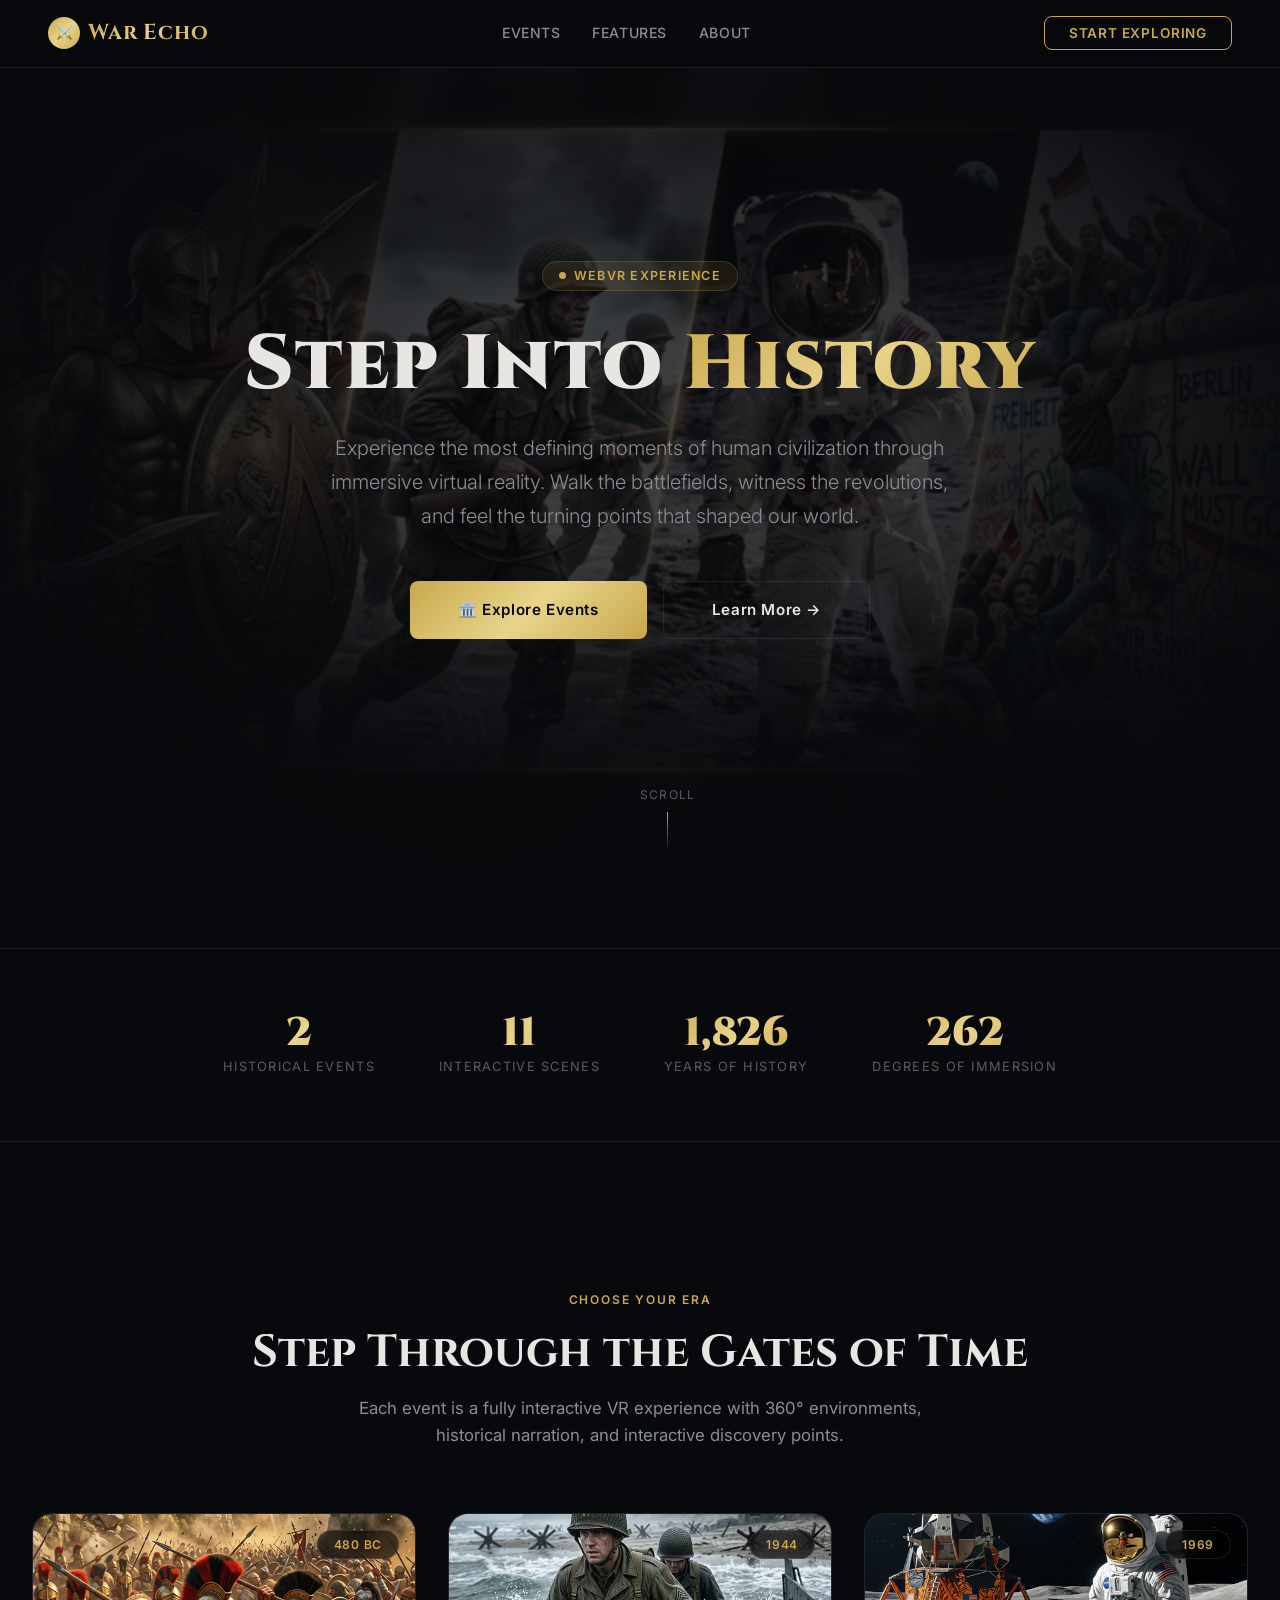
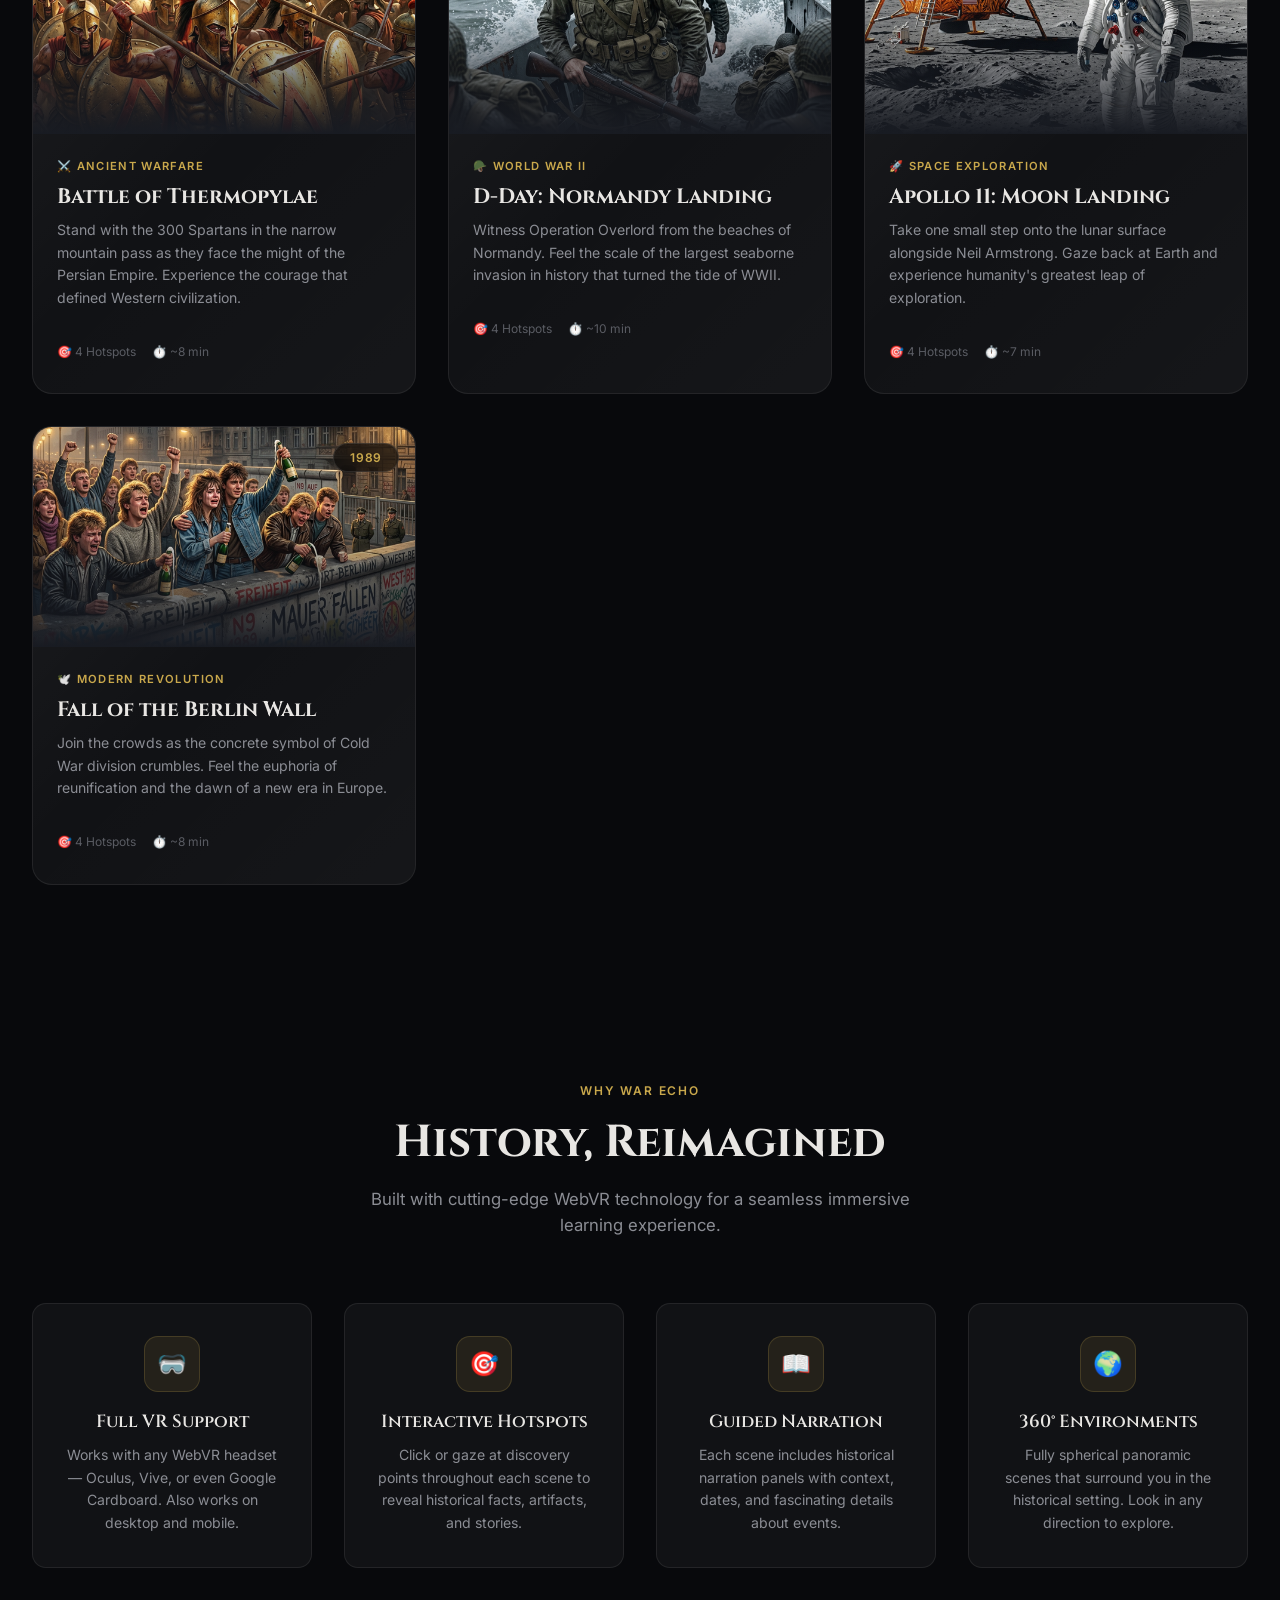
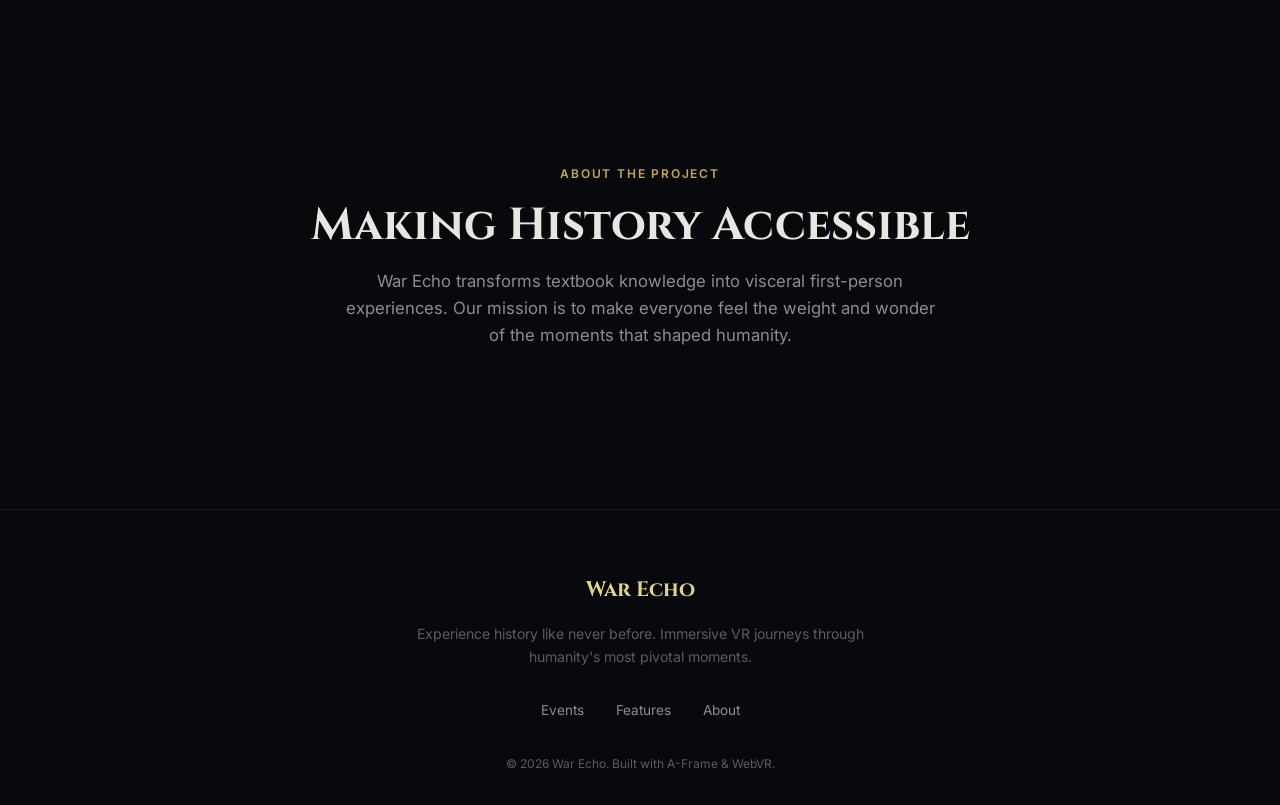
==== index.html @ f1664c44 "first commit" ====
<!DOCTYPE html>
<html lang="en">

<head>
  <meta charset="UTF-8" />
  <meta name="viewport" content="width=device-width, initial-scale=1.0" />
  <title>War Echo — Experience History in Virtual Reality</title>
  <meta name="description"
    content="Step into the most pivotal moments of human history through immersive VR experiences. From ancient battles to modern revolutions." />
  <link rel="stylesheet" href="styles.css" />
  <link rel="icon"
    href="data:image/svg+xml,<svg xmlns='http://www.w3.org/2000/svg' viewBox='0 0 100 100'><text y='.9em' font-size='90'>⚔️</text></svg>" />
</head>

<body>

  <!-- Loading Screen -->
  <div class="loader" id="loader">
    <div class="loader-ring"></div>
    <div class="loader-text">Initializing War Echo</div>
  </div>

  <!-- Navigation -->
  <nav class="navbar" id="navbar">
    <div class="nav-brand">
      <div class="nav-logo-icon">⚔️</div>
      <span class="nav-logo">War Echo</span>
    </div>
    <ul class="nav-links">
      <li><a href="#events">Events</a></li>
      <li><a href="#features">Features</a></li>
      <li><a href="#about">About</a></li>
    </ul>
    <button class="nav-cta" onclick="document.getElementById('events').scrollIntoView({behavior:'smooth'})">
      Start Exploring
    </button>
  </nav>

  <!-- Hero Section -->
  <section class="hero" id="hero">
    <div class="hero-bg">
      <img src="assets/hero_background.png" alt="Historical montage" />
    </div>

    <!-- Floating Particles -->
    <div class="hero-particles" id="particles"></div>

    <div class="hero-content">
      <div class="hero-badge">
        <span class="hero-badge-dot"></span>
        WebVR Experience
      </div>
      <h1 class="hero-title">
        Step Into <span class="highlight">History</span>
      </h1>
      <p class="hero-subtitle">
        Experience the most defining moments of human civilization through immersive virtual reality.
        Walk the battlefields, witness the revolutions, and feel the turning points that shaped our world.
      </p>
      <div class="hero-actions">
        <a href="#events" class="btn btn-primary">
          🏛️ Explore Events
        </a>
        <a href="#features" class="btn btn-ghost">
          Learn More →
        </a>
      </div>
    </div>

    <div class="hero-scroll-indicator">
      <span>Scroll</span>
      <div class="scroll-line"></div>
    </div>
  </section>

  <!-- Stats Bar -->
  <div class="stats-bar reveal" id="stats">
    <div class="stat-item">
      <div class="stat-number" data-target="4">0</div>
      <div class="stat-label">Historical Events</div>
    </div>
    <div class="stat-item">
      <div class="stat-number" data-target="16">0</div>
      <div class="stat-label">Interactive Scenes</div>
    </div>
    <div class="stat-item">
      <div class="stat-number" data-target="2500">0</div>
      <div class="stat-label">Years of History</div>
    </div>
    <div class="stat-item">
      <div class="stat-number" data-target="360">0</div>
      <div class="stat-label">Degrees of Immersion</div>
    </div>
  </div>

  <!-- Events Section -->
  <section class="section" id="events">
    <div class="section-header reveal">
      <span class="section-tag">Choose Your Era</span>
      <h2 class="section-title">Step Through the Gates of Time</h2>
      <p class="section-desc">
        Each event is a fully interactive VR experience with 360° environments, historical narration, and interactive
        discovery points.
      </p>
    </div>

    <div class="events-grid reveal-stagger" id="events-grid">

      <!-- Card 1: Thermopylae -->
      <article class="event-card" onclick="enterVR('thermopylae')" id="card-thermopylae">
        <div class="card-image">
          <img src="assets/card_thermopylae.png" alt="Battle of Thermopylae" />
          <span class="card-year">480 BC</span>
          <div class="card-overlay"></div>
        </div>
        <div class="card-body">
          <div class="card-category">⚔️ Ancient Warfare</div>
          <h3 class="card-title">Battle of Thermopylae</h3>
          <p class="card-desc">Stand with the 300 Spartans in the narrow mountain pass as they face the might of the
            Persian Empire. Experience the courage that defined Western civilization.</p>
          <div class="card-footer">
            <div class="card-meta">
              <span class="card-meta-item">🎯 4 Hotspots</span>
              <span class="card-meta-item">⏱️ ~8 min</span>
            </div>
            <span class="card-enter">Enter VR <span class="arrow">→</span></span>
          </div>
        </div>
      </article>

      <!-- Card 2: D-Day -->
      <article class="event-card" onclick="enterVR('dday')" id="card-dday">
        <div class="card-image">
          <img src="assets/card_dday.png" alt="D-Day Normandy Landing" />
          <span class="card-year">1944</span>
          <div class="card-overlay"></div>
        </div>
        <div class="card-body">
          <div class="card-category">🪖 World War II</div>
          <h3 class="card-title">D-Day: Normandy Landing</h3>
          <p class="card-desc">Witness Operation Overlord from the beaches of Normandy. Feel the scale of the largest
            seaborne invasion in history that turned the tide of WWII.</p>
          <div class="card-footer">
            <div class="card-meta">
              <span class="card-meta-item">🎯 4 Hotspots</span>
              <span class="card-meta-item">⏱️ ~10 min</span>
            </div>
            <span class="card-enter">Enter VR <span class="arrow">→</span></span>
          </div>
        </div>
      </article>

      <!-- Card 3: Moon Landing -->
      <article class="event-card" onclick="enterVR('moonlanding')" id="card-moonlanding">
        <div class="card-image">
          <img src="assets/card_moonlanding.png" alt="Moon Landing 1969" />
          <span class="card-year">1969</span>
          <div class="card-overlay"></div>
        </div>
        <div class="card-body">
          <div class="card-category">🚀 Space Exploration</div>
          <h3 class="card-title">Apollo 11: Moon Landing</h3>
          <p class="card-desc">Take one small step onto the lunar surface alongside Neil Armstrong. Gaze back at Earth
            and experience humanity's greatest leap of exploration.</p>
          <div class="card-footer">
            <div class="card-meta">
              <span class="card-meta-item">🎯 4 Hotspots</span>
              <span class="card-meta-item">⏱️ ~7 min</span>
            </div>
            <span class="card-enter">Enter VR <span class="arrow">→</span></span>
          </div>
        </div>
      </article>

      <!-- Card 4: Berlin Wall -->
      <article class="event-card" onclick="enterVR('berlinwall')" id="card-berlinwall">
        <div class="card-image">
          <img src="assets/card_berlinwall.png" alt="Fall of the Berlin Wall" />
          <span class="card-year">1989</span>
          <div class="card-overlay"></div>
        </div>
        <div class="card-body">
          <div class="card-category">🕊️ Modern Revolution</div>
          <h3 class="card-title">Fall of the Berlin Wall</h3>
          <p class="card-desc">Join the crowds as the concrete symbol of Cold War division crumbles. Feel the euphoria
            of reunification and the dawn of a new era in Europe.</p>
          <div class="card-footer">
            <div class="card-meta">
              <span class="card-meta-item">🎯 4 Hotspots</span>
              <span class="card-meta-item">⏱️ ~8 min</span>
            </div>
            <span class="card-enter">Enter VR <span class="arrow">→</span></span>
          </div>
        </div>
      </article>

    </div>
  </section>

  <!-- Features Section -->
  <section class="section" id="features">
    <div class="section-header reveal">
      <span class="section-tag">Why War Echo</span>
      <h2 class="section-title">History, Reimagined</h2>
      <p class="section-desc">
        Built with cutting-edge WebVR technology for a seamless immersive learning experience.
      </p>
    </div>

    <div class="features reveal-stagger">
      <div class="feature-card">
        <div class="feature-icon">🥽</div>
        <h3 class="feature-title">Full VR Support</h3>
        <p class="feature-desc">Works with any WebVR headset — Oculus, Vive, or even Google Cardboard. Also works on
          desktop and mobile.</p>
      </div>
      <div class="feature-card">
        <div class="feature-icon">🎯</div>
        <h3 class="feature-title">Interactive Hotspots</h3>
        <p class="feature-desc">Click or gaze at discovery points throughout each scene to reveal historical facts,
          artifacts, and stories.</p>
      </div>
      <div class="feature-card">
        <div class="feature-icon">📖</div>
        <h3 class="feature-title">Guided Narration</h3>
        <p class="feature-desc">Each scene includes historical narration panels with context, dates, and fascinating
          details about events.</p>
      </div>
      <div class="feature-card">
        <div class="feature-icon">🌍</div>
        <h3 class="feature-title">360° Environments</h3>
        <p class="feature-desc">Fully spherical panoramic scenes that surround you in the historical setting. Look in
          any direction to explore.</p>
      </div>
    </div>
  </section>

  <!-- About / CTA Section -->
  <section class="section" id="about">
    <div class="section-header reveal">
      <span class="section-tag">About the Project</span>
      <h2 class="section-title">Making History Accessible</h2>
      <p class="section-desc">
        War Echo transforms textbook knowledge into visceral first-person experiences.
        Our mission is to make everyone feel the weight and wonder of the moments that shaped humanity.
      </p>
    </div>
  </section>

  <!-- Footer -->
  <footer class="footer">
    <div class="footer-brand">War Echo</div>
    <p class="footer-desc">
      Experience history like never before. Immersive VR journeys through humanity's most pivotal moments.
    </p>
    <div class="footer-links">
      <a href="#events">Events</a>
      <a href="#features">Features</a>
      <a href="#about">About</a>
    </div>
    <div class="footer-bottom">
      © 2026 War Echo. Built with A-Frame & WebVR.
    </div>
  </footer>

  <script>
    // ===== Loader =====
    window.addEventListener('load', () => {
      setTimeout(() => {
        document.getElementById('loader').classList.add('hidden');
      }, 1200);
    });

    // ===== Navbar scroll effect =====
    window.addEventListener('scroll', () => {
      const nav = document.getElementById('navbar');
      nav.classList.toggle('scrolled', window.scrollY > 60);
    });

    // ===== Scroll Reveal =====
    const revealObserver = new IntersectionObserver((entries) => {
      entries.forEach(entry => {
        if (entry.isIntersecting) {
          entry.target.classList.add('visible');
        }
      });
    }, { threshold: 0.15 });

    document.querySelectorAll('.reveal, .reveal-stagger').forEach(el => {
      revealObserver.observe(el);
    });

    // ===== Animated Counter =====
    const counterObserver = new IntersectionObserver((entries) => {
      entries.forEach(entry => {
        if (entry.isIntersecting) {
          const counters = entry.target.querySelectorAll('.stat-number');
          counters.forEach(counter => {
            const target = parseInt(counter.dataset.target);
            const duration = 2000;
            const startTime = performance.now();
            const animate = (now) => {
              const elapsed = now - startTime;
              const progress = Math.min(elapsed / duration, 1);
              const eased = 1 - Math.pow(1 - progress, 3);
              counter.textContent = Math.floor(target * eased).toLocaleString();
              if (progress < 1) requestAnimationFrame(animate);
              else counter.textContent = target.toLocaleString() + (target === 360 ? '°' : '+');
            };
            requestAnimationFrame(animate);
          });
          counterObserver.unobserve(entry.target);
        }
      });
    }, { threshold: 0.5 });

    const statsEl = document.getElementById('stats');
    if (statsEl) counterObserver.observe(statsEl);

    // ===== Particles =====
    const particleContainer = document.getElementById('particles');
    for (let i = 0; i < 30; i++) {
      const p = document.createElement('div');
      p.className = 'particle';
      p.style.left = Math.random() * 100 + '%';
      p.style.animationDelay = Math.random() * 8 + 's';
      p.style.animationDuration = (6 + Math.random() * 6) + 's';
      p.style.width = p.style.height = (2 + Math.random() * 3) + 'px';
      particleContainer.appendChild(p);
    }

    // ===== Enter VR =====
    function enterVR(sceneId) {
      window.location.href = `vr.html?scene=${sceneId}`;
    }
  </script>

</body>

</html>
---- styles.css ----
/* ===== CSS Design System — VR Historical Events ===== */
@import url('https://fonts.googleapis.com/css2?family=Cinzel:wght@400;600;700;900&family=Inter:wght@300;400;500;600;700&display=swap');

/* ---------- Design Tokens ---------- */
:root {
  /* Colors */
  --clr-bg:          #08090c;
  --clr-bg-elevated: #111318;
  --clr-surface:     #181b22;
  --clr-card:        rgba(255, 255, 255, 0.04);
  --clr-card-hover:  rgba(255, 255, 255, 0.08);
  --clr-border:      rgba(255, 255, 255, 0.08);
  --clr-border-hover:rgba(255, 255, 255, 0.18);
  --clr-text:        #e8e6e3;
  --clr-text-muted:  #8b8d94;
  --clr-text-dim:    #5a5c63;
  --clr-accent:      #c9a84c;
  --clr-accent-glow: rgba(201, 168, 76, 0.35);
  --clr-gold:        #d4af37;
  --clr-gold-dark:   #a68a2a;
  --clr-danger:      #e74c3c;

  /* Gradients */
  --grad-hero:       linear-gradient(135deg, #0a0b0e 0%, #141722 40%, #1c1510 100%);
  --grad-gold:       linear-gradient(135deg, #c9a84c, #e8d48b, #c9a84c);
  --grad-card-shine: linear-gradient(135deg, rgba(255,255,255,0.05) 0%, transparent 50%, rgba(255,255,255,0.02) 100%);

  /* Typography */
  --font-display: 'Cinzel', serif;
  --font-body:    'Inter', -apple-system, BlinkMacSystemFont, sans-serif;

  /* Spacing */
  --sp-xs: 0.25rem;
  --sp-sm: 0.5rem;
  --sp-md: 1rem;
  --sp-lg: 1.5rem;
  --sp-xl: 2rem;
  --sp-2xl: 3rem;
  --sp-3xl: 4rem;
  --sp-4xl: 6rem;

  /* Radius */
  --radius-sm: 8px;
  --radius-md: 14px;
  --radius-lg: 20px;
  --radius-xl: 28px;

  /* Shadows */
  --shadow-card: 0 4px 30px rgba(0,0,0,0.4), 0 0 60px rgba(201,168,76,0.04);
  --shadow-card-hover: 0 8px 50px rgba(0,0,0,0.6), 0 0 80px rgba(201,168,76,0.12);
  --shadow-glow: 0 0 40px var(--clr-accent-glow);

  /* Transitions */
  --ease-out: cubic-bezier(0.22, 1, 0.36, 1);
  --ease-spring: cubic-bezier(0.175, 0.885, 0.32, 1.275);
  --dur-fast: 0.2s;
  --dur-med:  0.4s;
  --dur-slow: 0.7s;
}

/* ---------- Reset & Base ---------- */
*, *::before, *::after {
  margin: 0;
  padding: 0;
  box-sizing: border-box;
}

html {
  scroll-behavior: smooth;
  font-size: 16px;
}

body {
  font-family: var(--font-body);
  background: var(--clr-bg);
  color: var(--clr-text);
  line-height: 1.6;
  overflow-x: hidden;
  -webkit-font-smoothing: antialiased;
}

a {
  color: inherit;
  text-decoration: none;
}

img {
  display: block;
  max-width: 100%;
  height: auto;
}

/* ---------- Scrollbar ---------- */
::-webkit-scrollbar {
  width: 8px;
}
::-webkit-scrollbar-track {
  background: var(--clr-bg);
}
::-webkit-scrollbar-thumb {
  background: var(--clr-text-dim);
  border-radius: 4px;
}
::-webkit-scrollbar-thumb:hover {
  background: var(--clr-text-muted);
}

/* ---------- Navigation ---------- */
.navbar {
  position: fixed;
  top: 0;
  left: 0;
  right: 0;
  z-index: 1000;
  display: flex;
  align-items: center;
  justify-content: space-between;
  padding: var(--sp-md) var(--sp-2xl);
  background: rgba(8, 9, 12, 0.75);
  backdrop-filter: blur(20px);
  -webkit-backdrop-filter: blur(20px);
  border-bottom: 1px solid var(--clr-border);
  transition: background var(--dur-med) var(--ease-out);
}

.navbar.scrolled {
  background: rgba(8, 9, 12, 0.95);
}

.nav-brand {
  display: flex;
  align-items: center;
  gap: var(--sp-sm);
}

.nav-logo {
  font-family: var(--font-display);
  font-size: 1.35rem;
  font-weight: 700;
  background: var(--grad-gold);
  -webkit-background-clip: text;
  -webkit-text-fill-color: transparent;
  background-clip: text;
  letter-spacing: 0.04em;
}

.nav-logo-icon {
  width: 32px;
  height: 32px;
  border-radius: 50%;
  background: var(--grad-gold);
  display: flex;
  align-items: center;
  justify-content: center;
  font-size: 0.85rem;
}

.nav-links {
  display: flex;
  gap: var(--sp-xl);
  list-style: none;
}

.nav-links a {
  font-size: 0.88rem;
  font-weight: 500;
  color: var(--clr-text-muted);
  letter-spacing: 0.04em;
  text-transform: uppercase;
  transition: color var(--dur-fast) var(--ease-out);
  position: relative;
}

.nav-links a::after {
  content: '';
  position: absolute;
  bottom: -4px;
  left: 0;
  width: 0;
  height: 2px;
  background: var(--clr-accent);
  transition: width var(--dur-med) var(--ease-out);
}

.nav-links a:hover {
  color: var(--clr-accent);
}

.nav-links a:hover::after {
  width: 100%;
}

.nav-cta {
  padding: var(--sp-sm) var(--sp-lg);
  background: transparent;
  border: 1px solid var(--clr-accent);
  color: var(--clr-accent);
  font-family: var(--font-body);
  font-size: 0.85rem;
  font-weight: 600;
  letter-spacing: 0.06em;
  text-transform: uppercase;
  border-radius: var(--radius-sm);
  cursor: pointer;
  transition: all var(--dur-med) var(--ease-out);
}

.nav-cta:hover {
  background: var(--clr-accent);
  color: var(--clr-bg);
  box-shadow: var(--shadow-glow);
}

/* ---------- Hero Section ---------- */
.hero {
  position: relative;
  min-height: 100vh;
  display: flex;
  flex-direction: column;
  align-items: center;
  justify-content: center;
  text-align: center;
  padding: var(--sp-4xl) var(--sp-xl);
  overflow: hidden;
}

.hero-bg {
  position: absolute;
  inset: 0;
  z-index: 0;
}

.hero-bg img {
  width: 100%;
  height: 100%;
  object-fit: cover;
  opacity: 0.25;
  filter: saturate(0.7);
}

.hero-bg::after {
  content: '';
  position: absolute;
  inset: 0;
  background: radial-gradient(ellipse at center, transparent 20%, var(--clr-bg) 80%),
              linear-gradient(to bottom, transparent 60%, var(--clr-bg) 100%);
}

.hero-particles {
  position: absolute;
  inset: 0;
  z-index: 1;
  overflow: hidden;
  pointer-events: none;
}

.particle {
  position: absolute;
  width: 3px;
  height: 3px;
  background: var(--clr-accent);
  border-radius: 50%;
  opacity: 0;
  animation: particleFloat 8s infinite;
}

@keyframes particleFloat {
  0%   { opacity: 0; transform: translateY(100vh) scale(0); }
  10%  { opacity: 0.6; }
  90%  { opacity: 0.6; }
  100% { opacity: 0; transform: translateY(-20vh) scale(1); }
}

.hero-content {
  position: relative;
  z-index: 2;
  max-width: 900px;
}

.hero-badge {
  display: inline-flex;
  align-items: center;
  gap: var(--sp-sm);
  padding: var(--sp-xs) var(--sp-md);
  background: rgba(201, 168, 76, 0.1);
  border: 1px solid rgba(201, 168, 76, 0.2);
  border-radius: 50px;
  font-size: 0.78rem;
  font-weight: 600;
  color: var(--clr-accent);
  letter-spacing: 0.1em;
  text-transform: uppercase;
  margin-bottom: var(--sp-xl);
  animation: fadeInDown 1s var(--ease-out) 0.2s both;
}

.hero-badge-dot {
  width: 7px;
  height: 7px;
  border-radius: 50%;
  background: var(--clr-accent);
  animation: pulse 2s infinite;
}

@keyframes pulse {
  0%, 100% { opacity: 1; box-shadow: 0 0 0 0 var(--clr-accent-glow); }
  50%      { opacity: 0.7; box-shadow: 0 0 0 8px transparent; }
}

.hero-title {
  font-family: var(--font-display);
  font-size: clamp(2.5rem, 6vw, 5rem);
  font-weight: 900;
  line-height: 1.1;
  letter-spacing: 0.02em;
  margin-bottom: var(--sp-lg);
  animation: fadeInDown 1s var(--ease-out) 0.4s both;
}

.hero-title .highlight {
  background: var(--grad-gold);
  -webkit-background-clip: text;
  -webkit-text-fill-color: transparent;
  background-clip: text;
}

.hero-subtitle {
  font-size: clamp(1rem, 2vw, 1.25rem);
  font-weight: 300;
  color: var(--clr-text-muted);
  max-width: 640px;
  margin: 0 auto var(--sp-2xl);
  line-height: 1.7;
  animation: fadeInDown 1s var(--ease-out) 0.6s both;
}

.hero-actions {
  display: flex;
  gap: var(--sp-md);
  justify-content: center;
  flex-wrap: wrap;
  animation: fadeInDown 1s var(--ease-out) 0.8s both;
}

.btn {
  display: inline-flex;
  align-items: center;
  gap: var(--sp-sm);
  padding: var(--sp-md) var(--sp-2xl);
  font-family: var(--font-body);
  font-size: 0.95rem;
  font-weight: 600;
  border-radius: var(--radius-sm);
  cursor: pointer;
  transition: all var(--dur-med) var(--ease-out);
  border: none;
  letter-spacing: 0.04em;
}

.btn-primary {
  background: var(--grad-gold);
  color: var(--clr-bg);
}

.btn-primary:hover {
  transform: translateY(-2px);
  box-shadow: var(--shadow-glow);
}

.btn-primary:active {
  transform: translateY(0);
}

.btn-ghost {
  background: transparent;
  color: var(--clr-text);
  border: 1px solid var(--clr-border);
}

.btn-ghost:hover {
  border-color: var(--clr-accent);
  color: var(--clr-accent);
  background: rgba(201, 168, 76, 0.05);
}

.hero-scroll-indicator {
  position: absolute;
  bottom: var(--sp-2xl);
  left: 50%;
  transform: translateX(-50%);
  z-index: 2;
  display: flex;
  flex-direction: column;
  align-items: center;
  gap: var(--sp-sm);
  color: var(--clr-text-dim);
  font-size: 0.75rem;
  letter-spacing: 0.1em;
  text-transform: uppercase;
  animation: fadeInDown 1s var(--ease-out) 1.2s both;
}

.scroll-line {
  width: 1px;
  height: 40px;
  background: linear-gradient(to bottom, var(--clr-accent), transparent);
  animation: scrollPulse 2s infinite;
}

@keyframes scrollPulse {
  0%, 100% { opacity: 1; transform: scaleY(1);  }
  50%      { opacity: 0.4; transform: scaleY(0.6); }
}

/* ---------- Section Styling ---------- */
.section {
  padding: var(--sp-4xl) var(--sp-xl);
  max-width: 1280px;
  margin: 0 auto;
}

.section-header {
  text-align: center;
  margin-bottom: var(--sp-3xl);
}

.section-tag {
  display: inline-block;
  font-size: 0.75rem;
  font-weight: 600;
  color: var(--clr-accent);
  letter-spacing: 0.15em;
  text-transform: uppercase;
  margin-bottom: var(--sp-md);
}

.section-title {
  font-family: var(--font-display);
  font-size: clamp(1.8rem, 4vw, 2.8rem);
  font-weight: 700;
  line-height: 1.2;
  margin-bottom: var(--sp-md);
}

.section-desc {
  font-size: 1.05rem;
  color: var(--clr-text-muted);
  max-width: 600px;
  margin: 0 auto;
}

/* ---------- Events Grid ---------- */
.events-grid {
  display: grid;
  grid-template-columns: repeat(auto-fit, minmax(290px, 1fr));
  gap: var(--sp-xl);
}

/* ---------- Event Card ---------- */
.event-card {
  position: relative;
  border-radius: var(--radius-lg);
  overflow: hidden;
  background: var(--clr-card);
  border: 1px solid var(--clr-border);
  cursor: pointer;
  transition: all var(--dur-slow) var(--ease-out);
  transform: translateY(0);
}

.event-card::before {
  content: '';
  position: absolute;
  inset: 0;
  background: var(--grad-card-shine);
  z-index: 1;
  pointer-events: none;
}

.event-card:hover {
  transform: translateY(-8px);
  border-color: var(--clr-border-hover);
  box-shadow: var(--shadow-card-hover);
}

.event-card:hover .card-image img {
  transform: scale(1.08);
  filter: brightness(1.1);
}

.event-card:hover .card-enter {
  opacity: 1;
  transform: translateY(0);
}

.event-card:hover .card-overlay {
  opacity: 1;
}

.card-image {
  position: relative;
  height: 220px;
  overflow: hidden;
}

.card-image img {
  width: 100%;
  height: 100%;
  object-fit: cover;
  transition: all var(--dur-slow) var(--ease-out);
}

.card-image::after {
  content: '';
  position: absolute;
  bottom: 0;
  left: 0;
  right: 0;
  height: 60%;
  background: linear-gradient(to top, var(--clr-surface), transparent);
  z-index: 1;
}

.card-year {
  position: absolute;
  top: var(--sp-md);
  right: var(--sp-md);
  z-index: 2;
  padding: var(--sp-xs) var(--sp-md);
  background: rgba(0,0,0,0.6);
  backdrop-filter: blur(10px);
  border: 1px solid rgba(255,255,255,0.1);
  border-radius: 50px;
  font-size: 0.75rem;
  font-weight: 600;
  color: var(--clr-accent);
  letter-spacing: 0.06em;
}

.card-overlay {
  position: absolute;
  inset: 0;
  z-index: 2;
  background: rgba(201, 168, 76, 0.08);
  opacity: 0;
  transition: opacity var(--dur-med) var(--ease-out);
  pointer-events: none;
}

.card-body {
  position: relative;
  z-index: 2;
  padding: var(--sp-lg);
}

.card-category {
  font-size: 0.7rem;
  font-weight: 600;
  color: var(--clr-accent);
  letter-spacing: 0.12em;
  text-transform: uppercase;
  margin-bottom: var(--sp-sm);
}

.card-title {
  font-family: var(--font-display);
  font-size: 1.3rem;
  font-weight: 700;
  margin-bottom: var(--sp-sm);
  line-height: 1.3;
}

.card-desc {
  font-size: 0.88rem;
  color: var(--clr-text-muted);
  line-height: 1.6;
  margin-bottom: var(--sp-lg);
}

.card-footer {
  display: flex;
  align-items: center;
  justify-content: space-between;
}

.card-meta {
  display: flex;
  gap: var(--sp-md);
}

.card-meta-item {
  display: flex;
  align-items: center;
  gap: var(--sp-xs);
  font-size: 0.75rem;
  color: var(--clr-text-dim);
}

.card-enter {
  display: inline-flex;
  align-items: center;
  gap: var(--sp-xs);
  padding: var(--sp-sm) var(--sp-md);
  background: var(--clr-accent);
  color: var(--clr-bg);
  font-size: 0.78rem;
  font-weight: 700;
  border-radius: var(--radius-sm);
  letter-spacing: 0.06em;
  text-transform: uppercase;
  opacity: 0;
  transform: translateY(8px);
  transition: all var(--dur-med) var(--ease-out);
}

.card-enter .arrow {
  transition: transform var(--dur-fast) var(--ease-out);
}

.card-enter:hover .arrow {
  transform: translateX(3px);
}

/* ---------- Features Section ---------- */
.features {
  display: grid;
  grid-template-columns: repeat(auto-fit, minmax(250px, 1fr));
  gap: var(--sp-xl);
  margin-top: var(--sp-2xl);
}

.feature-card {
  padding: var(--sp-xl);
  background: var(--clr-card);
  border: 1px solid var(--clr-border);
  border-radius: var(--radius-md);
  text-align: center;
  transition: all var(--dur-med) var(--ease-out);
}

.feature-card:hover {
  border-color: var(--clr-border-hover);
  transform: translateY(-4px);
  box-shadow: var(--shadow-card);
}

.feature-icon {
  width: 56px;
  height: 56px;
  margin: 0 auto var(--sp-md);
  background: rgba(201, 168, 76, 0.1);
  border: 1px solid rgba(201, 168, 76, 0.2);
  border-radius: var(--radius-md);
  display: flex;
  align-items: center;
  justify-content: center;
  font-size: 1.5rem;
}

.feature-title {
  font-family: var(--font-display);
  font-size: 1.1rem;
  font-weight: 600;
  margin-bottom: var(--sp-sm);
}

.feature-desc {
  font-size: 0.88rem;
  color: var(--clr-text-muted);
  line-height: 1.6;
}

/* ---------- Stats Section ---------- */
.stats-bar {
  display: flex;
  justify-content: center;
  gap: var(--sp-3xl);
  flex-wrap: wrap;
  padding: var(--sp-3xl) var(--sp-xl);
  margin: var(--sp-2xl) 0;
  border-top: 1px solid var(--clr-border);
  border-bottom: 1px solid var(--clr-border);
}

.stat-item {
  text-align: center;
}

.stat-number {
  font-family: var(--font-display);
  font-size: 2.5rem;
  font-weight: 900;
  background: var(--grad-gold);
  -webkit-background-clip: text;
  -webkit-text-fill-color: transparent;
  background-clip: text;
  line-height: 1;
  margin-bottom: var(--sp-xs);
}

.stat-label {
  font-size: 0.8rem;
  color: var(--clr-text-dim);
  letter-spacing: 0.1em;
  text-transform: uppercase;
}

/* ---------- Footer ---------- */
.footer {
  padding: var(--sp-3xl) var(--sp-xl) var(--sp-xl);
  border-top: 1px solid var(--clr-border);
  text-align: center;
}

.footer-brand {
  font-family: var(--font-display);
  font-size: 1.3rem;
  font-weight: 700;
  background: var(--grad-gold);
  -webkit-background-clip: text;
  -webkit-text-fill-color: transparent;
  background-clip: text;
  margin-bottom: var(--sp-md);
}

.footer-desc {
  font-size: 0.88rem;
  color: var(--clr-text-dim);
  max-width: 500px;
  margin: 0 auto var(--sp-xl);
}

.footer-links {
  display: flex;
  justify-content: center;
  gap: var(--sp-xl);
  margin-bottom: var(--sp-xl);
  flex-wrap: wrap;
}

.footer-links a {
  font-size: 0.85rem;
  color: var(--clr-text-muted);
  transition: color var(--dur-fast) var(--ease-out);
}

.footer-links a:hover {
  color: var(--clr-accent);
}

.footer-bottom {
  font-size: 0.75rem;
  color: var(--clr-text-dim);
}

/* ---------- Animations ---------- */
@keyframes fadeInDown {
  from { opacity: 0; transform: translateY(-20px); }
  to   { opacity: 1; transform: translateY(0); }
}

@keyframes fadeInUp {
  from { opacity: 0; transform: translateY(40px); }
  to   { opacity: 1; transform: translateY(0); }
}

.reveal {
  opacity: 0;
  transform: translateY(40px);
  transition: all 0.8s var(--ease-out);
}

.reveal.visible {
  opacity: 1;
  transform: translateY(0);
}

/* stagger children */
.reveal-stagger > * {
  opacity: 0;
  transform: translateY(30px);
  transition: all 0.6s var(--ease-out);
}
.reveal-stagger.visible > *:nth-child(1) { transition-delay: 0.1s; opacity: 1; transform: translateY(0); }
.reveal-stagger.visible > *:nth-child(2) { transition-delay: 0.2s; opacity: 1; transform: translateY(0); }
.reveal-stagger.visible > *:nth-child(3) { transition-delay: 0.3s; opacity: 1; transform: translateY(0); }
.reveal-stagger.visible > *:nth-child(4) { transition-delay: 0.4s; opacity: 1; transform: translateY(0); }

/* ---------- Responsive ---------- */
@media (max-width: 768px) {
  .navbar {
    padding: var(--sp-md) var(--sp-md);
  }

  .nav-links {
    display: none;
  }

  .hero {
    padding: var(--sp-3xl) var(--sp-md);
  }

  .section {
    padding: var(--sp-2xl) var(--sp-md);
  }

  .events-grid {
    grid-template-columns: 1fr;
  }

  .stats-bar {
    gap: var(--sp-xl);
  }

  .stat-number {
    font-size: 2rem;
  }
}

@media (max-width: 480px) {
  .hero-title {
    font-size: 2rem;
  }

  .hero-subtitle {
    font-size: 0.95rem;
  }

  .hero-actions {
    flex-direction: column;
    align-items: center;
  }
}

/* ---------- Loading Screen ---------- */
.loader {
  position: fixed;
  inset: 0;
  z-index: 9999;
  background: var(--clr-bg);
  display: flex;
  align-items: center;
  justify-content: center;
  flex-direction: column;
  gap: var(--sp-md);
  transition: opacity 0.6s var(--ease-out), visibility 0.6s;
}

.loader.hidden {
  opacity: 0;
  visibility: hidden;
  pointer-events: none;
}

.loader-ring {
  width: 48px;
  height: 48px;
  border: 3px solid var(--clr-border);
  border-top-color: var(--clr-accent);
  border-radius: 50%;
  animation: spin 1s linear infinite;
}

@keyframes spin {
  to { transform: rotate(360deg); }
}

.loader-text {
  font-family: var(--font-display);
  font-size: 0.85rem;
  color: var(--clr-text-dim);
  letter-spacing: 0.15em;
  text-transform: uppercase;
}
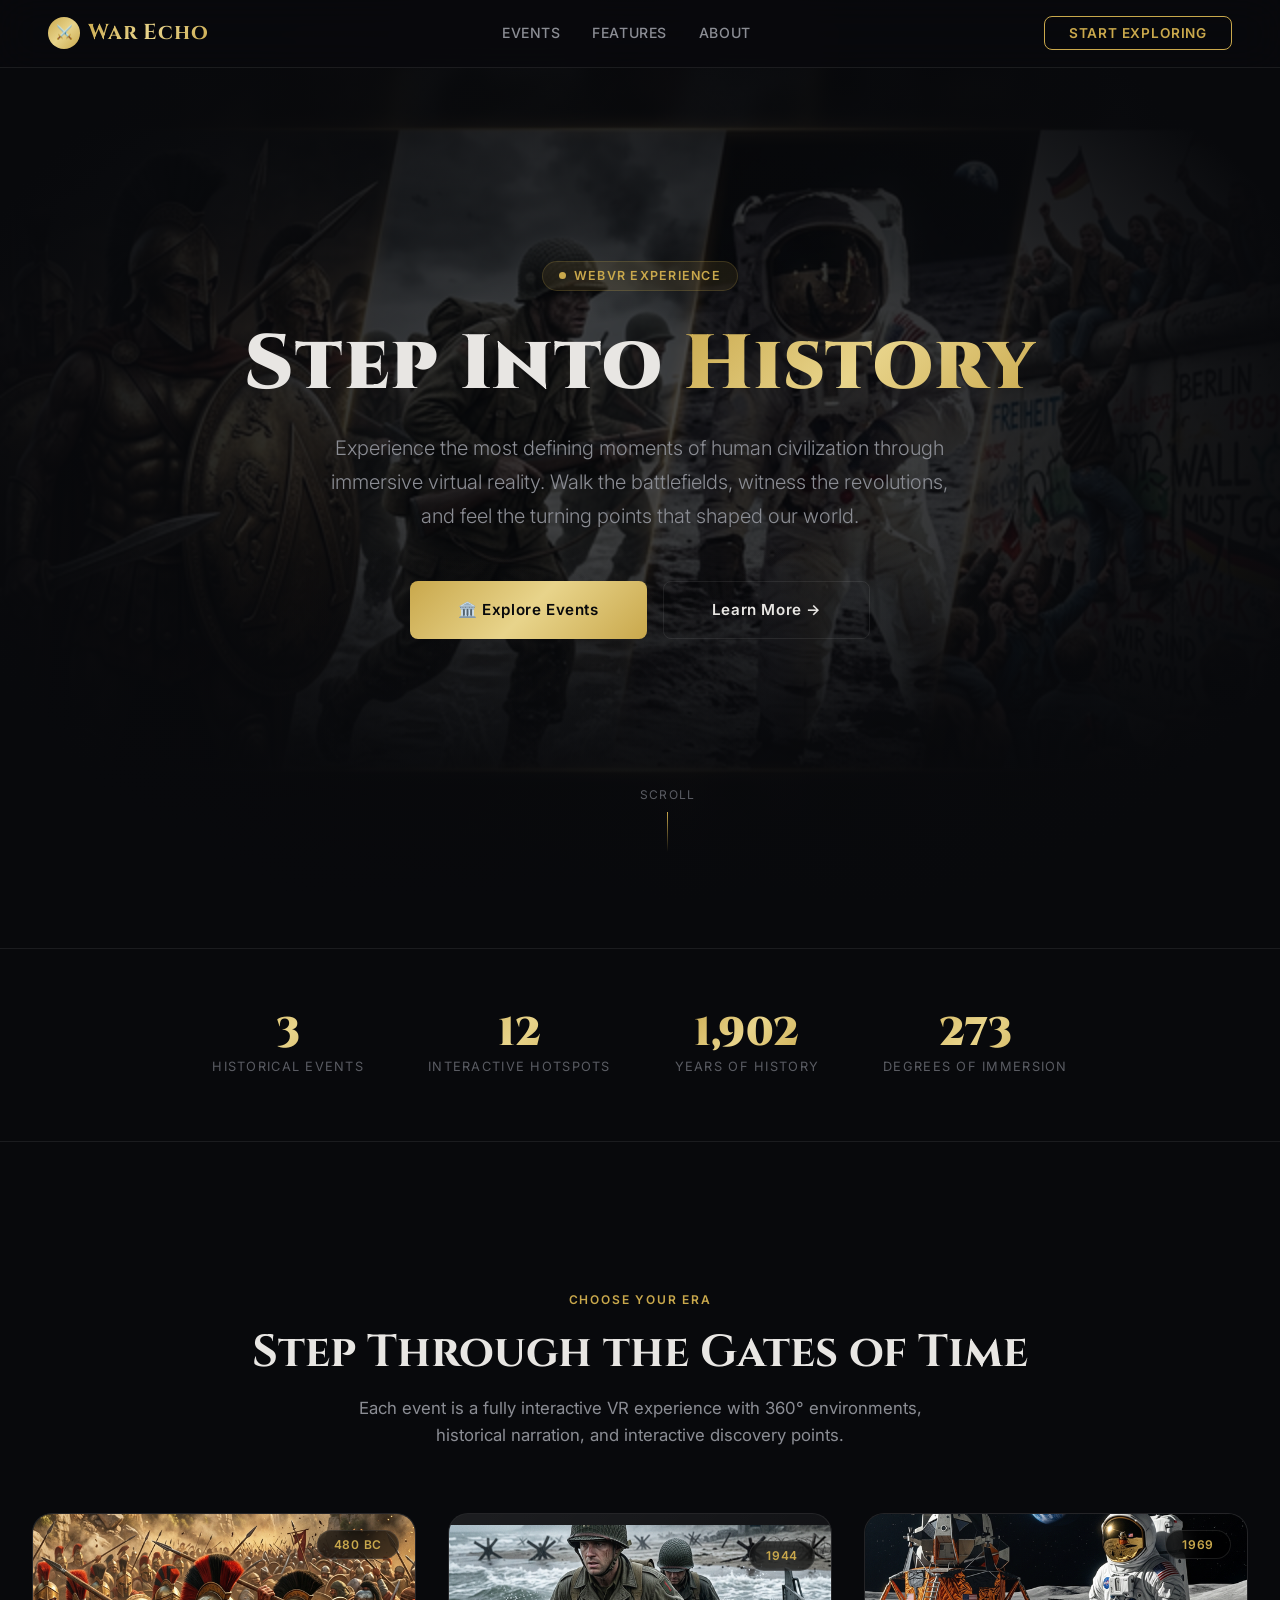
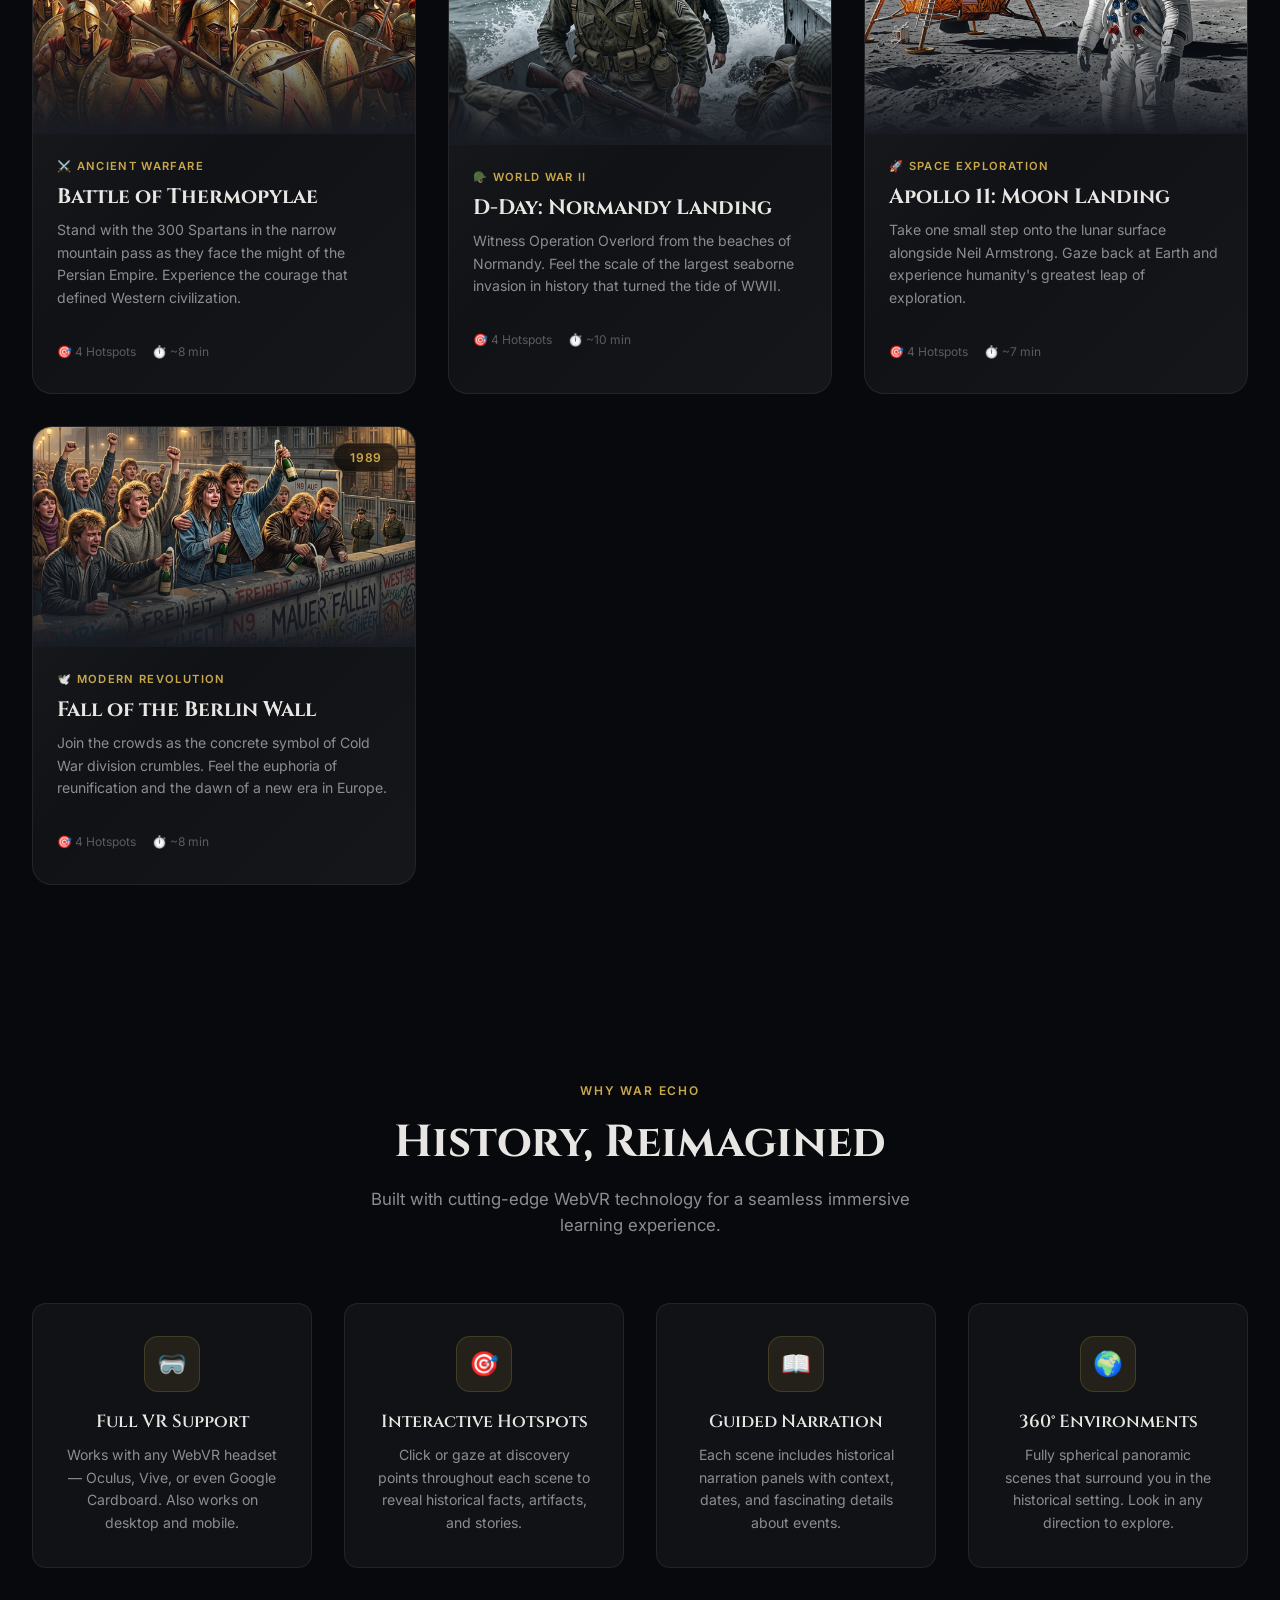
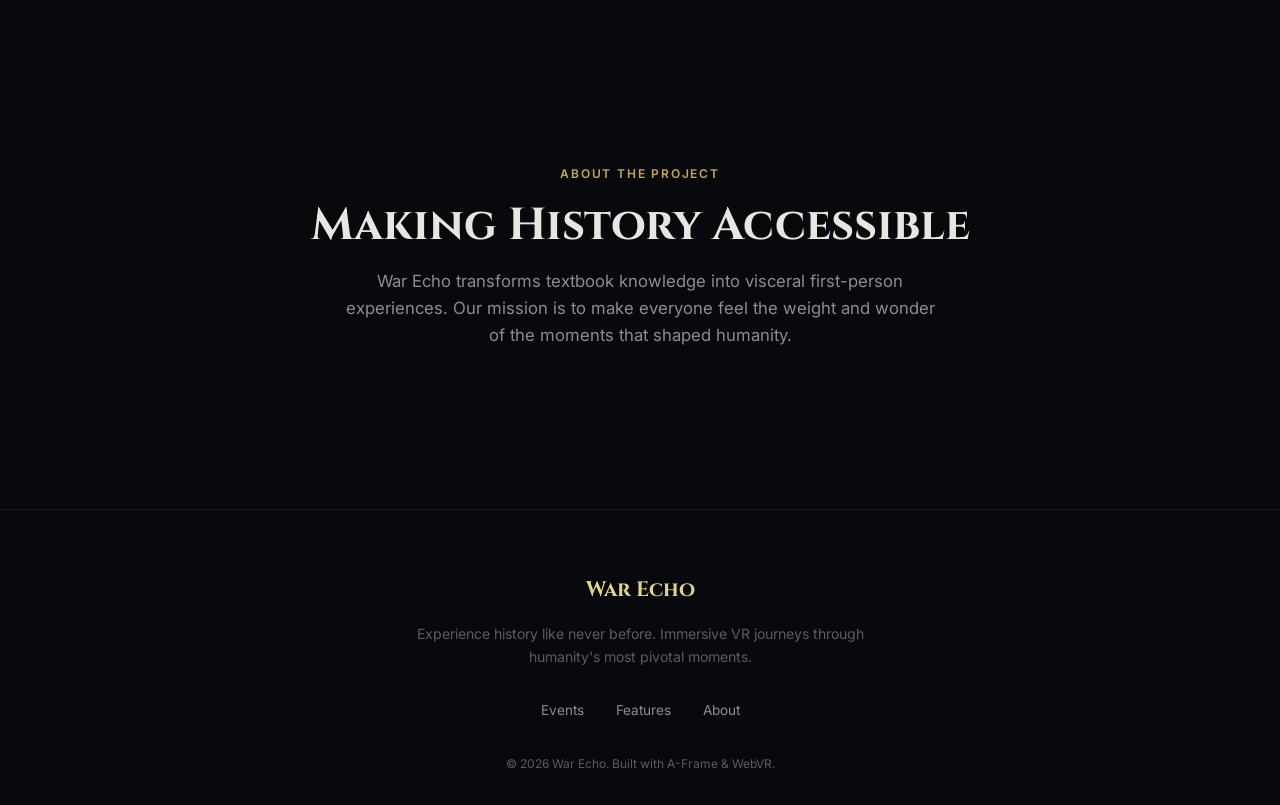
==== commit 240b7829: "Polish, accessibility, and robustness improvements Bugs: - Ambient VR particles no longer wiped on e" ====
--- a/index.html
+++ b/index.html
@@ -7,6 +7,22 @@
   <title>War Echo — Experience History in Virtual Reality</title>
   <meta name="description"
     content="Step into the most pivotal moments of human history through immersive VR experiences. From ancient battles to modern revolutions." />
+  <meta name="theme-color" content="#08090c" />
+
+  <!-- Open Graph -->
+  <meta property="og:type" content="website" />
+  <meta property="og:title" content="War Echo — Experience History in Virtual Reality" />
+  <meta property="og:description"
+    content="Step into the most pivotal moments of human history through immersive VR experiences." />
+  <meta property="og:image" content="assets/hero_background.png" />
+
+  <!-- Twitter -->
+  <meta name="twitter:card" content="summary_large_image" />
+  <meta name="twitter:title" content="War Echo — Experience History in Virtual Reality" />
+  <meta name="twitter:description"
+    content="Step into the most pivotal moments of human history through immersive VR experiences." />
+  <meta name="twitter:image" content="assets/hero_background.png" />
+
   <link rel="stylesheet" href="styles.css" />
   <link rel="icon"
     href="data:image/svg+xml,<svg xmlns='http://www.w3.org/2000/svg' viewBox='0 0 100 100'><text y='.9em' font-size='90'>⚔️</text></svg>" />
@@ -81,14 +97,14 @@
     </div>
     <div class="stat-item">
       <div class="stat-number" data-target="16">0</div>
-      <div class="stat-label">Interactive Scenes</div>
+      <div class="stat-label">Interactive Hotspots</div>
     </div>
     <div class="stat-item">
-      <div class="stat-number" data-target="2500">0</div>
+      <div class="stat-number" data-target="2500" data-suffix="+">0</div>
       <div class="stat-label">Years of History</div>
     </div>
     <div class="stat-item">
-      <div class="stat-number" data-target="360">0</div>
+      <div class="stat-number" data-target="360" data-suffix="°">0</div>
       <div class="stat-label">Degrees of Immersion</div>
     </div>
   </div>
@@ -107,7 +123,8 @@
     <div class="events-grid reveal-stagger" id="events-grid">
 
       <!-- Card 1: Thermopylae -->
-      <article class="event-card" onclick="enterVR('thermopylae')" id="card-thermopylae">
+      <button type="button" class="event-card" onclick="enterVR('thermopylae')" id="card-thermopylae"
+        aria-label="Enter VR experience: Battle of Thermopylae, 480 BC">
         <div class="card-image">
           <img src="assets/card_thermopylae.png" alt="Battle of Thermopylae" />
           <span class="card-year">480 BC</span>
@@ -126,10 +143,11 @@
             <span class="card-enter">Enter VR <span class="arrow">→</span></span>
           </div>
         </div>
-      </article>
+      </button>
 
       <!-- Card 2: D-Day -->
-      <article class="event-card" onclick="enterVR('dday')" id="card-dday">
+      <button type="button" class="event-card" onclick="enterVR('dday')" id="card-dday"
+        aria-label="Enter VR experience: D-Day Normandy Landing, 1944">
         <div class="card-image">
           <img src="assets/card_dday.png" alt="D-Day Normandy Landing" />
           <span class="card-year">1944</span>
@@ -148,10 +166,11 @@
             <span class="card-enter">Enter VR <span class="arrow">→</span></span>
           </div>
         </div>
-      </article>
+      </button>
 
       <!-- Card 3: Moon Landing -->
-      <article class="event-card" onclick="enterVR('moonlanding')" id="card-moonlanding">
+      <button type="button" class="event-card" onclick="enterVR('moonlanding')" id="card-moonlanding"
+        aria-label="Enter VR experience: Apollo 11 Moon Landing, 1969">
         <div class="card-image">
           <img src="assets/card_moonlanding.png" alt="Moon Landing 1969" />
           <span class="card-year">1969</span>
@@ -170,10 +189,11 @@
             <span class="card-enter">Enter VR <span class="arrow">→</span></span>
           </div>
         </div>
-      </article>
+      </button>
 
       <!-- Card 4: Berlin Wall -->
-      <article class="event-card" onclick="enterVR('berlinwall')" id="card-berlinwall">
+      <button type="button" class="event-card" onclick="enterVR('berlinwall')" id="card-berlinwall"
+        aria-label="Enter VR experience: Fall of the Berlin Wall, 1989">
         <div class="card-image">
           <img src="assets/card_berlinwall.png" alt="Fall of the Berlin Wall" />
           <span class="card-year">1989</span>
@@ -192,7 +212,7 @@
             <span class="card-enter">Enter VR <span class="arrow">→</span></span>
           </div>
         </div>
-      </article>
+      </button>
 
     </div>
   </section>
@@ -264,11 +284,14 @@
   </footer>
 
   <script>
+    // ===== Reduced motion preference =====
+    const prefersReducedMotion = window.matchMedia('(prefers-reduced-motion: reduce)').matches;
+
     // ===== Loader =====
     window.addEventListener('load', () => {
-      setTimeout(() => {
-        document.getElementById('loader').classList.add('hidden');
-      }, 1200);
+      const hideLoader = () => document.getElementById('loader').classList.add('hidden');
+      if (prefersReducedMotion) hideLoader();
+      else setTimeout(hideLoader, 1200);
     });
 
     // ===== Navbar scroll effect =====
@@ -291,21 +314,34 @@
     });
 
     // ===== Animated Counter =====
+    function formatStat(counter, value) {
+      const suffix = counter.dataset.suffix || '';
+      counter.textContent = value.toLocaleString() + suffix;
+    }
+
     const counterObserver = new IntersectionObserver((entries) => {
       entries.forEach(entry => {
         if (entry.isIntersecting) {
           const counters = entry.target.querySelectorAll('.stat-number');
           counters.forEach(counter => {
-            const target = parseInt(counter.dataset.target);
+            const target = parseInt(counter.dataset.target, 10);
+            if (prefersReducedMotion) {
+              formatStat(counter, target);
+              return;
+            }
             const duration = 2000;
             const startTime = performance.now();
             const animate = (now) => {
               const elapsed = now - startTime;
               const progress = Math.min(elapsed / duration, 1);
               const eased = 1 - Math.pow(1 - progress, 3);
-              counter.textContent = Math.floor(target * eased).toLocaleString();
-              if (progress < 1) requestAnimationFrame(animate);
-              else counter.textContent = target.toLocaleString() + (target === 360 ? '°' : '+');
+              const current = Math.floor(target * eased);
+              if (progress < 1) {
+                counter.textContent = current.toLocaleString();
+                requestAnimationFrame(animate);
+              } else {
+                formatStat(counter, target);
+              }
             };
             requestAnimationFrame(animate);
           });
@@ -317,21 +353,23 @@
     const statsEl = document.getElementById('stats');
     if (statsEl) counterObserver.observe(statsEl);
 
-    // ===== Particles =====
-    const particleContainer = document.getElementById('particles');
-    for (let i = 0; i < 30; i++) {
-      const p = document.createElement('div');
-      p.className = 'particle';
-      p.style.left = Math.random() * 100 + '%';
-      p.style.animationDelay = Math.random() * 8 + 's';
-      p.style.animationDuration = (6 + Math.random() * 6) + 's';
-      p.style.width = p.style.height = (2 + Math.random() * 3) + 'px';
-      particleContainer.appendChild(p);
+    // ===== Particles (skipped for reduced motion) =====
+    if (!prefersReducedMotion) {
+      const particleContainer = document.getElementById('particles');
+      for (let i = 0; i < 30; i++) {
+        const p = document.createElement('div');
+        p.className = 'particle';
+        p.style.left = Math.random() * 100 + '%';
+        p.style.animationDelay = Math.random() * 8 + 's';
+        p.style.animationDuration = (6 + Math.random() * 6) + 's';
+        p.style.width = p.style.height = (2 + Math.random() * 3) + 'px';
+        particleContainer.appendChild(p);
+      }
     }
 
     // ===== Enter VR =====
     function enterVR(sceneId) {
-      window.location.href = `vr.html?scene=${sceneId}`;
+      window.location.href = `vr.html?scene=${encodeURIComponent(sceneId)}`;
     }
   </script>
 
--- a/styles.css
+++ b/styles.css
@@ -466,6 +466,24 @@
   cursor: pointer;
   transition: all var(--dur-slow) var(--ease-out);
   transform: translateY(0);
+  /* Reset button defaults (cards are <button> elements for keyboard a11y) */
+  font: inherit;
+  color: inherit;
+  text-align: left;
+  width: 100%;
+  padding: 0;
+  appearance: none;
+  -webkit-appearance: none;
+}
+
+.event-card:focus {
+  outline: none;
+}
+
+.event-card:focus-visible {
+  outline: 2px solid var(--clr-accent);
+  outline-offset: 3px;
+  box-shadow: var(--shadow-card-hover);
 }
 
 .event-card::before {
@@ -832,6 +850,34 @@
   }
 }
 
+/* ---------- Reduced Motion ---------- */
+@media (prefers-reduced-motion: reduce) {
+  *,
+  *::before,
+  *::after {
+    animation-duration: 0.001ms !important;
+    animation-iteration-count: 1 !important;
+    transition-duration: 0.001ms !important;
+    scroll-behavior: auto !important;
+  }
+
+  html {
+    scroll-behavior: auto;
+  }
+
+  /* Surface revealed content immediately rather than waiting for the IO animation */
+  .reveal,
+  .reveal-stagger > * {
+    opacity: 1 !important;
+    transform: none !important;
+  }
+
+  /* Hide the decorative scroll-line pulse */
+  .scroll-line {
+    animation: none;
+  }
+}
+
 /* ---------- Loading Screen ---------- */
 .loader {
   position: fixed;
